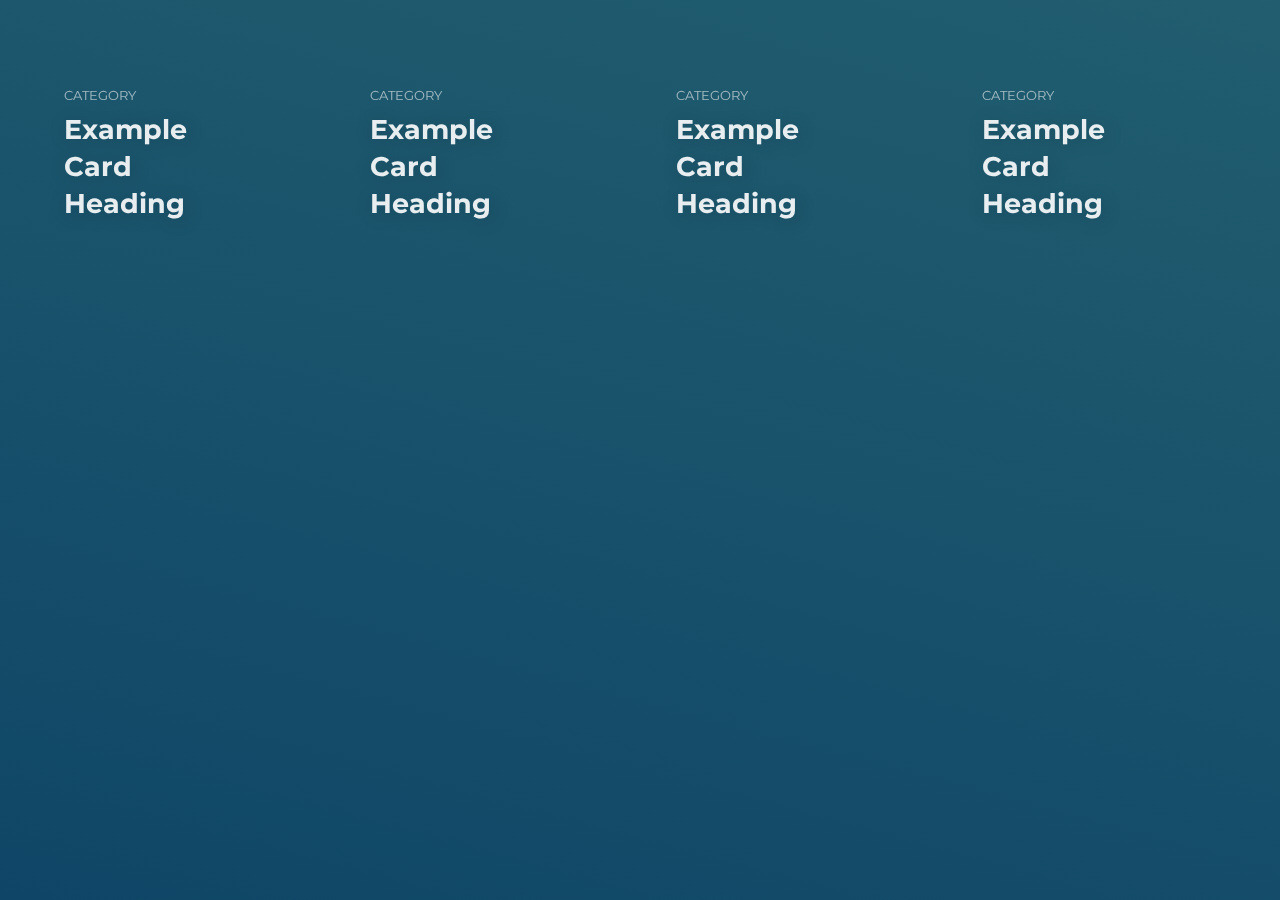
==== Projects/1/index.html @ 24fde2c3 "v1.0.1" ====
<!DOCTYPE html>
<html lang="en">

<head>
    <meta charset="UTF-8">
    <meta http-equiv="X-UA-Compatible" content="IE=edge">
    <meta name="viewport" content="width=device-width, initial-scale=1.0">
    <title>
        CSS Filter Cards</title>
</head>
<style>
    :root {
        --background-dark: #2d3548;
        --text-light: rgba(255, 255, 255, 0.6);
        --text-lighter: rgba(255, 255, 255, 0.9);
        --spacing-s: 8px;
        --spacing-m: 16px;
        --spacing-l: 24px;
        --spacing-xl: 32px;
        --spacing-xxl: 64px;
        --width-container: 1200px;
    }

    * {
        border: 0;
        margin: 0;
        padding: 0;
        box-sizing: border-box;
    }

    html {
        height: 100%;
        font-family: 'Montserrat', sans-serif;
        font-size: 14px;
    }

    body {
        height: 100%;
    }

    .hero-section {
        align-items: flex-start;
        background-image: linear-gradient(15deg, #0f4667 0%, #2a6973 150%);
        display: flex;
        min-height: 100%;
        justify-content: center;
        padding: var(--spacing-xxl) var(--spacing-l);
    }

    .card-grid {
        display: grid;
        grid-template-columns: repeat(1, 1fr);
        grid-column-gap: var(--spacing-l);
        grid-row-gap: var(--spacing-l);
        max-width: var(--width-container);
        width: 100%;
    }

    @media(min-width: 540px) {
        .card-grid {
            grid-template-columns: repeat(2, 1fr);
        }
    }

    @media(min-width: 960px) {
        .card-grid {
            grid-template-columns: repeat(4, 1fr);
        }
    }

    .card {
        list-style: none;
        position: relative;
    }

    .card:before {
        content: '';
        display: block;
        padding-bottom: 150%;
        width: 100%;
    }

    .card__background {
        background-size: cover;
        background-position: center;
        border-radius: var(--spacing-l);
        bottom: 0;
        filter: brightness(0.75) saturate(1.2) contrast(0.85);
        left: 0;
        position: absolute;
        right: 0;
        top: 0;
        transform-origin: center;
        transform: scale(1) translateZ(0);
        transition:
            filter 200ms linear,
            transform 200ms linear;
    }

    .card:hover .card__background {
        transform: scale(1.05) translateZ(0);
    }

    .card-grid:hover>.card:not(:hover) .card__background {
        filter: brightness(0.5) saturate(0) contrast(1.2) blur(20px);
    }

    .card__content {
        left: 0;
        padding: var(--spacing-l);
        position: absolute;
        top: 0;
    }

    .card__category {
        color: var(--text-light);
        font-size: 0.9rem;
        margin-bottom: var(--spacing-s);
        text-transform: uppercase;
    }

    .card__heading {
        color: var(--text-lighter);
        font-size: 1.9rem;
        text-shadow: 2px 2px 20px rgba(0, 0, 0, 0.2);
        line-height: 1.4;
        word-spacing: 100vw;
    }
</style>

<body>
    <link href="https://fonts.googleapis.com/css?family=Montserrat:400,700" rel="stylesheet">

    <section class="hero-section">
        <div class="card-grid">
            <a class="card" href="#">
                <div class="card__background"
                    style="background-image: url(https://images.unsplash.com/photo-1557177324-56c542165309?ixlib=rb-1.2.1&auto=format&fit=crop&w=1950&q=80)">
                </div>
                <div class="card__content">
                    <p class="card__category">Category</p>
                    <h3 class="card__heading">Example Card Heading</h3>
                </div>
            </a>
            <a class="card" href="#">
                <div class="card__background"
                    style="background-image: url(https://images.unsplash.com/photo-1557187666-4fd70cf76254?ixlib=rb-1.2.1&ixid=eyJhcHBfaWQiOjEyMDd9&auto=format&fit=crop&w=800&q=60)">
                </div>
                <div class="card__content">
                    <p class="card__category">Category</p>
                    <h3 class="card__heading">Example Card Heading</h3>
                </div>
            </a>
            <a class="card" href="#">
                <div class="card__background"
                    style="background-image: url(https://images.unsplash.com/photo-1556680262-9990363a3e6d?ixlib=rb-1.2.1&ixid=eyJhcHBfaWQiOjEyMDd9&auto=format&fit=crop&w=800&q=60)">
                </div>
                <div class="card__content">
                    <p class="card__category">Category</p>
                    <h3 class="card__heading">Example Card Heading</h3>
                </div>
                </li>
                <a class="card" href="#">
                    <div class="card__background"
                        style="background-image: url(https://images.unsplash.com/photo-1557004396-66e4174d7bf6?ixlib=rb-1.2.1&ixid=eyJhcHBfaWQiOjEyMDd9&auto=format&fit=crop&w=800&q=60)">
                    </div>
                    <div class="card__content">
                        <p class="card__category">Category</p>
                        <h3 class="card__heading">Example Card Heading</h3>
                    </div>
                </a>
                <div>
    </section>
</body>

</html>
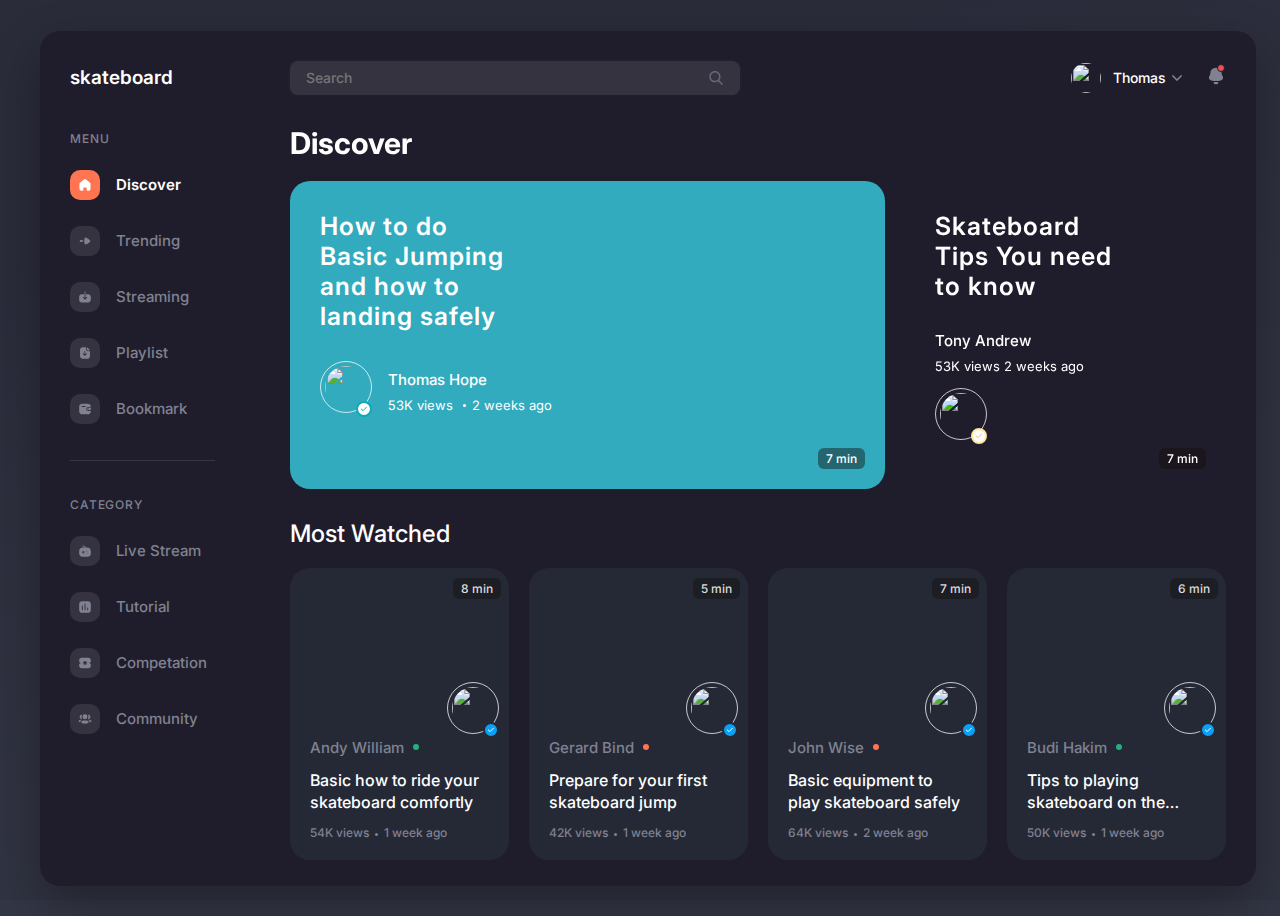
==== commit d92f0de9: "v1.0.0" ====
--- a/Projects/1/index.html
+++ b/Projects/1/index.html
@@ -5,172 +5,1739 @@
     <meta charset="UTF-8">
     <meta http-equiv="X-UA-Compatible" content="IE=edge">
     <meta name="viewport" content="width=device-width, initial-scale=1.0">
-    <title>
-        CSS Filter Cards</title>
+    <title>Skateboard Dashboard</title>
 </head>
 <style>
+    @import url("https://fonts.googleapis.com/css2?family=Inter:wght@300;400;500;600&display=swap");
+
+    * {
+        outline: none;
+        box-sizing: border-box;
+    }
+
+    html {
+        box-sizing: border-box;
+        -webkit-font-smoothing: antialiased;
+    }
+
+    img {
+        max-width: 100%;
+    }
+
     :root {
-        --background-dark: #2d3548;
-        --text-light: rgba(255, 255, 255, 0.6);
-        --text-lighter: rgba(255, 255, 255, 0.9);
-        --spacing-s: 8px;
-        --spacing-m: 16px;
-        --spacing-l: 24px;
-        --spacing-xl: 32px;
-        --spacing-xxl: 64px;
-        --width-container: 1200px;
-    }
-
-    * {
+        --body-font: "Inter", sans-serif;
+        --theme-bg: #1f1d2b;
+        --body-color: #808191;
+        --button-bg: #353340;
+        --border-color: rgb(128 129 145 / 24%);
+        --video-bg: #252936;
+        --delay: 0s;
+    }
+
+    body {
+        font-family: var(--body-font);
+        color: var(--body-color);
+        background-image: url("https://images.unsplash.com/photo-1445251836269-d158eaa028a6?ixlib=rb-1.2.1&ixid=MXwxMjA3fDB8MHxwaG90by1wYWdlfHx8fGVufDB8fHw%3D&auto=format&fit=crop&w=1951&q=80");
+        background-image: url(https://images.unsplash.com/photo-1520045892732-304bc3ac5d8e?ixlib=rb-1.2.1&ixid=MXwxMjA3fDB8MHxwaG90by1wYWdlfHx8fGVufDB8fHw%3D&auto=format&fit=crop&w=1950&q=80);
+        background-position: center;
+        background-size: cover;
+        background-repeat: no-repeat;
+        background-blend-mode: color-dodge;
+        background-color: rgba(18, 21, 39, 0.86);
+        display: flex;
+        justify-content: center;
+        align-items: center;
+        flex-direction: column;
+        padding: 1em 2em;
+        width: 100%;
+        height: 100vh;
+        overflow: hidden;
+    }
+
+    body:before {
+        position: absolute;
+        left: 0;
+        top: 0;
+        width: 100%;
+        height: 100%;
+        background: linear-gradient(163deg, #1f1d2b 21%, rgba(31, 29, 43, 0.3113620448) 64%);
+        opacity: 0.4;
+        content: "";
+    }
+
+    .container {
+        background-color: var(--theme-bg);
+        max-width: 1240px;
+        max-height: 900px;
+        height: 95vh;
+        display: flex;
+        overflow: hidden;
+        width: 100%;
+        border-radius: 20px;
+        font-size: 15px;
+        font-weight: 500;
+        box-shadow: 0 20px 50px rgba(0, 0, 0, 0.3);
+        position: relative;
+    }
+
+    .sidebar {
+        width: 220px;
+        height: 100%;
+        padding: 30px;
+        display: flex;
+        flex-direction: column;
+        flex-shrink: 0;
+        transition-duration: 0.2s;
+        overflow-y: auto;
+        overflow-x: hidden;
+    }
+
+    .sidebar .logo {
+        display: none;
+        width: 30px;
+        height: 30px;
+        background-color: #22b07d;
+        flex-shrink: 0;
+        color: #fff;
+        align-items: center;
+        border-radius: 50%;
+        justify-content: center;
+    }
+
+    .sidebar .logo-expand {
+        text-decoration: none;
+        color: #fff;
+        font-size: 19px;
+        font-weight: 600;
+        line-height: 34px;
+        position: sticky;
+        top: 0;
+    }
+
+    .sidebar .logo-expand:before {
+        content: "";
+        position: absolute;
+        top: -30px;
+        left: 0;
+        background: var(--theme-bg);
+        width: 200px;
+        height: 70px;
+        z-index: -1;
+    }
+
+    .sidebar-link:hover,
+    .sidebar-link.is-active {
+        color: #fff;
+        font-weight: 600;
+    }
+
+    .sidebar-link:hover:nth-child(2n+1) svg,
+    .sidebar-link.is-active:nth-child(2n+1) svg {
+        background: #ff7551;
+    }
+
+    .sidebar-link:hover:nth-child(2n) svg,
+    .sidebar-link.is-active:nth-child(2n) svg {
+        background: #32a7e2;
+    }
+
+    .sidebar-link:hover:nth-child(2n+3) svg,
+    .sidebar-link.is-active:nth-child(2n+3) svg {
+        background: #6c5ecf;
+    }
+
+    .sidebar.collapse {
+        width: 90px;
+        border-right: 1px solid var(--border-color);
+    }
+
+    .sidebar.collapse .logo-expand,
+    .sidebar.collapse .side-title {
+        display: none;
+    }
+
+    .sidebar.collapse .logo {
+        display: flex;
+    }
+
+    .sidebar.collapse .side-wrapper {
+        width: 30px;
+    }
+
+    .sidebar.collapse .side-menu svg {
+        margin-right: 30px;
+    }
+
+    @-webkit-keyframes bottom {
+        0% {
+            transform: translateY(100px);
+            opacity: 0;
+        }
+
+        100% {
+            opacity: 1;
+            transform: none;
+        }
+    }
+
+    @keyframes bottom {
+        0% {
+            transform: translateY(100px);
+            opacity: 0;
+        }
+
+        100% {
+            opacity: 1;
+            transform: none;
+        }
+    }
+
+    .side-menu {
+        display: flex;
+        flex-direction: column;
+    }
+
+    .side-menu a {
+        display: flex;
+        align-items: center;
+        text-decoration: none;
+        color: var(--body-color);
+    }
+
+    .side-menu a+a {
+        margin-top: 26px;
+    }
+
+    .side-menu svg {
+        width: 30px;
+        padding: 8px;
+        border-radius: 10px;
+        background-color: var(--button-bg);
+        flex-shrink: 0;
+        margin-right: 16px;
+    }
+
+    .side-menu svg:hover {
+        color: #fff;
+    }
+
+    .side-title {
+        font-size: 12px;
+        letter-spacing: 0.07em;
+        margin-bottom: 24px;
+    }
+
+    .side-wrapper {
+        border-bottom: 1px solid var(--border-color);
+        padding: 36px 0;
+        width: 145px;
+    }
+
+    .side-wrapper+.side-wrapper {
+        border-bottom: none;
+    }
+
+    .wrapper {
+        display: flex;
+        flex-direction: column;
+        flex-grow: 1;
+    }
+
+    .header {
+        display: flex;
+        align-items: center;
+        flex-shrink: 0;
+        padding: 30px;
+    }
+
+    .search-bar {
+        height: 34px;
+        display: flex;
+        width: 100%;
+        max-width: 450px;
+    }
+
+    .search-bar input {
+        width: 100%;
+        height: 100%;
+        border: none;
+        background-color: var(--button-bg);
+        border-radius: 8px;
+        font-family: var(--body-font);
+        font-size: 14px;
+        font-weight: 500;
+        padding: 0 40px 0 16px;
+        box-shadow: 0 0 0 2px rgba(134, 140, 160, 0.02);
+        background-image: url("data:image/svg+xml;charset=UTF-8,%3csvg xmlns='http://www.w3.org/2000/svg' viewBox='0 0 56.966 56.966' fill='%23717790c7'%3e%3cpath d='M55.146 51.887L41.588 37.786A22.926 22.926 0 0046.984 23c0-12.682-10.318-23-23-23s-23 10.318-23 23 10.318 23 23 23c4.761 0 9.298-1.436 13.177-4.162l13.661 14.208c.571.593 1.339.92 2.162.92.779 0 1.518-.297 2.079-.837a3.004 3.004 0 00.083-4.242zM23.984 6c9.374 0 17 7.626 17 17s-7.626 17-17 17-17-7.626-17-17 7.626-17 17-17z'/%3e%3c/svg%3e");
+        background-size: 14px;
+        background-repeat: no-repeat;
+        background-position: 96%;
+        color: #fff;
+    }
+
+    .user-settings {
+        display: flex;
+        align-items: center;
+        padding-left: 20px;
+        flex-shrink: 0;
+        margin-left: auto;
+    }
+
+    .user-settings svg {
+        width: 10px;
+        flex-shrink: 0;
+    }
+
+    @media screen and (max-width: 575px) {
+        .user-settings svg {
+            display: none;
+        }
+    }
+
+    .user-settings .notify {
+        position: relative;
+    }
+
+    .user-settings .notify svg {
+        width: 20px;
+        margin-left: 24px;
+        flex-shrink: 0;
+    }
+
+    .user-settings .notify .notification {
+        width: 8px;
+        height: 8px;
+        border-radius: 50%;
+        background-color: #ec5252;
+        position: absolute;
+        right: 1px;
+        border: 1px solid var(--theme-bg);
+        top: -2px;
+    }
+
+    @media screen and (max-width: 575px) {
+        .user-settings .notify .notification {
+            display: none;
+        }
+    }
+
+    .user-img {
+        width: 30px;
+        height: 30px;
+        flex-shrink: 0;
+        -o-object-fit: cover;
+        object-fit: cover;
+        border-radius: 50%;
+    }
+
+    .user-name {
+        color: #fff;
+        font-size: 14px;
+        margin: 0 6px 0 12px;
+    }
+
+    @media screen and (max-width: 575px) {
+        .user-name {
+            display: none;
+        }
+    }
+
+    .main-container {
+        display: flex;
+        flex-direction: column;
+        padding: 0 30px 30px;
+        flex-grow: 1;
+        overflow: auto;
+    }
+
+    .anim {
+        -webkit-animation: bottom 0.8s var(--delay) both;
+        animation: bottom 0.8s var(--delay) both;
+    }
+
+    .main-header {
+        font-size: 30px;
+        color: #fff;
+        font-weight: 700;
+        padding-bottom: 20px;
+        position: sticky;
+        top: 0;
+        left: 0;
+        background: linear-gradient(to bottom, #1f1d2b 0%, #1f1d2b 78%, rgba(31, 29, 43, 0) 100%);
+        z-index: 11;
+    }
+
+    .small-header {
+        font-size: 24px;
+        font-weight: 500;
+        color: #fff;
+        margin: 30px 0 20px;
+    }
+
+    .main-blogs {
+        display: flex;
+        align-items: center;
+    }
+
+    .main-blog__author {
+        display: flex;
+        align-items: center;
+        padding-bottom: 10px;
+    }
+
+    .main-blog__author.tips {
+        flex-direction: column-reverse;
+        align-items: flex-start;
+    }
+
+    .main-blog__title {
+        font-size: 25px;
+        max-width: 12ch;
+        font-weight: 600;
+        letter-spacing: 1px;
+        color: #fff;
+        margin-bottom: 30px;
+    }
+
+    .main-blog {
+        background-image: url("https://assets.codepen.io/3364143/skate-removebg-preview.png");
+        background-size: 80%;
+        background-position-x: 150px;
+        background-color: #31abbd;
+        display: flex;
+        flex-direction: column;
+        width: 65%;
+        padding: 30px;
+        border-radius: 20px;
+        align-self: stretch;
+        overflow: hidden;
+        position: relative;
+        transition: background 0.3s;
+        background-repeat: no-repeat;
+    }
+
+    .main-blog+.main-blog {
+        margin-left: 20px;
+        width: 35%;
+        background-image: url(https://c0.anyrgb.com/images/1020/945/venice-beach-2018-outdoors-sport-men-jumping-desert-sunset-extreme-sports-one-person-action.jpg);
+        background-color: unset;
+        background-position-x: 0;
+        background-size: 139%;
+        filter: saturate(1.4);
+    }
+
+    .main-blog+.main-blog .author-img {
+        border-color: rgba(255, 255, 255, 0.75);
+        margin-top: 14px;
+    }
+
+    .main-blog+.main-blog .author-img__wrapper svg {
+        border-color: #ffe6b2;
+        color: #e7bb7d;
+    }
+
+    .main-blog+.main-blog .author-detail {
+        margin-left: 0;
+    }
+
+    @media screen and (max-width: 905px) {
+
+        .main-blog,
+        .main-blog+.main-blog {
+            width: 50%;
+            padding: 30px;
+        }
+
+        .main-blog {
+            background-size: cover;
+            background-position-x: center;
+            background-blend-mode: overlay;
+        }
+    }
+
+    .main-blog__time {
+        background: rgba(21, 13, 13, 0.44);
+        color: #fff;
+        padding: 3px 8px;
+        font-size: 12px;
+        border-radius: 6px;
+        position: absolute;
+        right: 20px;
+        bottom: 20px;
+    }
+
+    .author-img {
+        width: 52px;
+        height: 52px;
+        border: 1px solid rgba(255, 255, 255, 0.75);
+        padding: 4px;
+        border-radius: 50%;
+        -o-object-fit: cover;
+        object-fit: cover;
+    }
+
+    .author-img__wrapper {
+        position: relative;
+        flex-shrink: 0;
+    }
+
+    .author-img__wrapper svg {
+        width: 16px;
+        padding: 2px;
+        background-color: #fff;
+        color: #0daabc;
+        border-radius: 50%;
+        border: 2px solid #0daabc;
+        position: absolute;
+        bottom: 5px;
+        right: 0;
+    }
+
+    .author-name {
+        font-size: 15px;
+        color: #fff;
+        font-weight: 500;
+        margin-bottom: 8px;
+    }
+
+    .author-info {
+        font-size: 13px;
+        font-weight: 400;
+        color: #fff;
+    }
+
+    .author-detail {
+        margin-left: 16px;
+    }
+
+    .seperate {
+        width: 3px;
+        height: 3px;
+        display: inline-block;
+        vertical-align: middle;
+        border-radius: 50%;
+        background-color: #fff;
+        margin: 0 6px;
+    }
+
+    .seperate.video-seperate {
+        background-color: var(--body-color);
+    }
+
+    .videos {
+        display: grid;
+        width: 100%;
+        grid-template-columns: repeat(4, 1fr);
+        grid-column-gap: 20px;
+        grid-row-gap: 20px;
+    }
+
+    @media screen and (max-width: 980px) {
+        .videos {
+            grid-template-columns: repeat(2, 1fr);
+        }
+    }
+
+    .video {
+        position: relative;
+        background-color: var(--video-bg);
+        border-radius: 20px;
+        overflow: hidden;
+        transition: 0.4s;
+    }
+
+    .video-wrapper {
+        position: relative;
+    }
+
+    .video-name {
+        color: #fff;
+        font-size: 16px;
+        line-height: 1.4em;
+        padding: 12px 20px 0;
+        overflow: hidden;
+        background-color: var(--video-bg);
+        z-index: 9;
+        position: relative;
+        display: -webkit-box;
+        -webkit-line-clamp: 2;
+        -webkit-box-orient: vertical;
+    }
+
+    .video-view {
+        font-size: 12px;
+        padding: 12px 20px 20px;
+        background-color: var(--video-bg);
+        position: relative;
+    }
+
+    .video-by {
+        transition: 0.3s;
+        padding: 20px 20px 0px;
+        display: inline-flex;
+        position: relative;
+    }
+
+    .video-by:before {
+        content: "";
+        background-color: #22b07d;
+        width: 6px;
+        height: 6px;
+        border-radius: 50%;
+        position: absolute;
+        top: 26px;
+        right: 5px;
+    }
+
+    .video-by.offline:before {
+        background-color: #ff7551;
+    }
+
+    .video-time {
+        position: absolute;
+        background: rgba(21, 13, 13, 0.44);
+        color: rgba(255, 255, 255, 0.85);
+        padding: 3px 8px;
+        font-size: 12px;
+        border-radius: 6px;
+        top: 10px;
+        z-index: 1;
+        right: 8px;
+    }
+
+    .video:hover video {
+        transform: scale(1.6);
+        transform-origin: center;
+    }
+
+    .video:hover .video-time {
+        display: none;
+    }
+
+    .video:hover .video-author {
+        bottom: -65px;
+        transform: scale(0.6);
+        right: -3px;
+        z-index: 10;
+    }
+
+    .video:hover .video-by {
+        opacity: 0;
+    }
+
+    .video-author {
+        position: absolute;
+        right: 10px;
+        transition: 0.4s;
+        bottom: -25px;
+    }
+
+    .video-author svg {
+        background-color: #0aa0f7;
+        color: #fff;
+        border-color: var(--video-bg);
+    }
+
+    video {
+        max-width: 100%;
+        width: 100%;
+        border-radius: 20px 20px 0 0;
+        display: block;
+        cursor: pointer;
+        transition: 0.4s;
+    }
+
+    .stream-area {
+        display: none;
+    }
+
+    @media screen and (max-width: 940px) {
+        .stream-area {
+            flex-direction: column;
+        }
+
+        .stream-area .video-stream {
+            width: 100%;
+        }
+
+        .stream-area .chat-stream {
+            margin-left: 0;
+            margin-top: 30px;
+        }
+
+        .stream-area .video-js.vjs-fluid {
+            min-height: 250px;
+        }
+
+        .stream-area .msg__content {
+            max-width: 100%;
+        }
+    }
+
+    .show .stream-area {
+        display: flex;
+    }
+
+    .show .main-header,
+    .show .main-blogs,
+    .show .small-header,
+    .show .videos {
+        display: none;
+    }
+
+    .video-stream {
+        width: 65%;
+        -o-object-fit: cover;
+        object-fit: cover;
+        transition: 0.3s;
+    }
+
+    .video-stream:hover .video-js .vjs-big-play-button {
+        opacity: 1;
+    }
+
+    .video-p {
+        margin-right: 12px;
+        -o-object-fit: cover;
+        object-fit: cover;
+        flex-shrink: 0;
+        border-radius: 50%;
+        position: relative;
+        top: 0;
+        left: 0;
+    }
+
+    .video-p .author-img {
         border: 0;
-        margin: 0;
+    }
+
+    .video-p-wrapper {
+        display: flex;
+        align-items: center;
+    }
+
+    .video-p-wrapper .author-img {
+        border: 0;
+    }
+
+    .video-p-wrapper svg {
+        width: 20px;
+        padding: 4px;
+    }
+
+    @media screen and (max-width: 650px) {
+        .video-p-wrapper {
+            flex-direction: column;
+        }
+
+        .video-p-wrapper .button-wrapper {
+            margin: 20px auto 0;
+        }
+
+        .video-p-wrapper .video-p-detail {
+            display: flex;
+            flex-direction: column;
+            align-items: center;
+        }
+
+        .video-p-wrapper .video-p {
+            margin-right: 0;
+        }
+    }
+
+    .video-p-sub {
+        font-size: 12px;
+    }
+
+    .video-p-title {
+        font-size: 24px;
+        color: #fff;
+        line-height: 1.4em;
+        margin: 16px 0 20px;
+    }
+
+    .video-p-subtitle {
+        font-size: 14px;
+        line-height: 1.5em;
+        max-width: 60ch;
+    }
+
+    .video-p-subtitle+.video-p-subtitle {
+        margin-top: 16px;
+    }
+
+    .video-p-name {
+        margin-bottom: 8px;
+        color: #fff;
+        display: flex;
+        align-items: center;
+    }
+
+    .video-p-name:after {
+        content: "";
+        width: 6px;
+        height: 6px;
+        background-color: #22b07d;
+        border-radius: 50%;
+        margin-left: 8px;
+        display: inline-block;
+    }
+
+    .video-p-name.offline:after {
+        background-color: #ff7551;
+    }
+
+    .video-content {
+        width: 100%;
+    }
+
+    .button-wrapper {
+        display: flex;
+        align-items: center;
+        margin-left: auto;
+    }
+
+    .like {
+        display: flex;
+        align-items: center;
+        background-color: var(--button-bg);
+        color: #fff;
+        border: 0;
+        font-family: var(--body-font);
+        border-radius: 8px;
+        padding: 10px 16px;
+        font-size: 14px;
+        cursor: pointer;
+    }
+
+    .like.red {
+        background-color: #ea5f5f;
+    }
+
+    .like svg {
+        width: 18px;
+        flex-shrink: 0;
+        margin-right: 10px;
         padding: 0;
-        box-sizing: border-box;
-    }
-
-    html {
-        height: 100%;
-        font-family: 'Montserrat', sans-serif;
+    }
+
+    .like+.like {
+        margin-left: 16px;
+    }
+
+    .video-stats {
+        margin-left: 30px;
+    }
+
+    .video-detail {
+        display: flex;
+        margin-top: 30px;
+        width: 100%;
+    }
+
+    .chat-header {
+        display: flex;
+        align-items: center;
+        padding: 20px 0;
+        font-size: 16px;
+        font-weight: 600;
+        color: #fff;
+        position: sticky;
+        top: 0;
+        background-color: #252836;
+        left: 0;
+        z-index: 1;
+        border-bottom: 1px solid var(--border-color);
+    }
+
+    .chat-header svg {
+        width: 15px;
+        margin-right: 6px;
+        flex-shrink: 0;
+    }
+
+    .chat-header span {
+        margin-left: auto;
+        color: var(--body-color);
+        font-size: 12px;
+        display: flex;
+        align-items: center;
+    }
+
+    .chat-stream {
+        flex-grow: 1;
+        margin-left: 30px;
+    }
+
+    .chat {
+        background-color: #252836;
+        border-radius: 20px;
+        padding: 0 20px;
+        max-height: 414px;
+        overflow: auto;
+    }
+
+    .chat-footer {
+        display: flex;
+        align-items: center;
+        position: sticky;
+        bottom: 0;
+        left: 0;
+        width: calc(100% + 20px);
+        padding-bottom: 12px;
+        background-color: #252836;
+    }
+
+    .chat-footer input {
+        width: 100%;
+        border: 0;
+        background-color: #2d303e;
+        border-radius: 20px;
+        font-size: 12px;
+        color: #fff;
+        margin-left: -10px;
+        padding: 12px 40px;
+        font-weight: 500;
+        font-family: var(--body-font);
+        background-image: url("data:image/svg+xml;charset=UTF-8,%3csvg width='24' height='24' fill='none' xmlns='http://www.w3.org/2000/svg'%3e%3cpath fill-rule='evenodd' clip-rule='evenodd' d='M2 12C2 6.48 6.47 2 12 2c5.52 0 10 4.48 10 10s-4.48 10-10 10C6.47 22 2 17.52 2 12zm5.52 1.2c-.66 0-1.2-.54-1.2-1.2 0-.66.54-1.2 1.2-1.2.66 0 1.19.54 1.19 1.2 0 .66-.53 1.2-1.19 1.2zM10.8 12c0 .66.54 1.2 1.2 1.2.66 0 1.19-.54 1.19-1.2a1.194 1.194 0 10-2.39 0zm4.48 0a1.195 1.195 0 102.39 0 1.194 1.194 0 10-2.39 0z' fill='%236c6e78'/%3e%3c/svg%3e");
+        background-repeat: no-repeat;
+        background-size: 24px;
+        background-position: 8px;
+    }
+
+    .chat-footer input::-moz-placeholder {
+        color: #6c6e78;
+    }
+
+    .chat-footer input:-ms-input-placeholder {
+        color: #6c6e78;
+    }
+
+    .chat-footer input::placeholder {
+        color: #6c6e78;
+    }
+
+    .chat-footer:before {
+        content: "";
+        position: absolute;
+        background-image: url("data:image/svg+xml;charset=UTF-8,%3csvg viewBox='0 0 24 24' fill='white' xmlns='http://www.w3.org/2000/svg'%3e%3cpath d='M21.435 2.582a1.933 1.933 0 00-1.93-.503L3.408 6.759a1.92 1.92 0 00-1.384 1.522c-.142.75.355 1.704 1.003 2.102l5.033 3.094a1.304 1.304 0 001.61-.194l5.763-5.799a.734.734 0 011.06 0c.29.292.29.765 0 1.067l-5.773 5.8c-.428.43-.508 1.1-.193 1.62l3.075 5.083c.36.604.98.946 1.66.946.08 0 .17 0 .251-.01.78-.1 1.4-.634 1.63-1.39l4.773-16.075c.21-.685.02-1.43-.48-1.943z'/%3e%3c/svg%3e");
+        background-repeat: no-repeat;
+        background-size: 14px;
+        background-position: center;
+        width: 18px;
+        height: 18px;
+        background-color: #6c5ecf;
+        padding: 4px;
+        border-radius: 50%;
+        right: 16px;
+    }
+
+    .chat-vid__title {
+        color: #fff;
+        font-size: 18px;
+    }
+
+    .chat-vid__container {
+        margin-top: 40px;
+    }
+
+    .chat-vid__wrapper {
+        display: flex;
+        align-items: center;
+        margin-top: 26px;
+    }
+
+    .chat-vid__name {
+        color: #fff;
         font-size: 14px;
-    }
-
-    body {
-        height: 100%;
-    }
-
-    .hero-section {
-        align-items: flex-start;
-        background-image: linear-gradient(15deg, #0f4667 0%, #2a6973 150%);
-        display: flex;
-        min-height: 100%;
+        line-height: 1.3em;
+        display: -webkit-box;
+        -webkit-line-clamp: 2;
+        overflow: hidden;
+        -webkit-box-orient: vertical;
+    }
+
+    .chat-vid__img {
+        width: 100px;
+        height: 80px;
+        border-radius: 10px;
+        -o-object-fit: cover;
+        object-fit: cover;
+        -o-object-position: right;
+        object-position: right;
+        margin-right: 16px;
+        transition: 0.3s;
+    }
+
+    .chat-vid__img:hover {
+        transform: scale(1.02);
+    }
+
+    .chat-vid__content {
+        max-width: 20ch;
+    }
+
+    .chat-vid__by,
+    .chat-vid__info {
+        color: var(--body-color);
+        font-size: 13px;
+    }
+
+    .chat-vid__by {
+        margin: 6px 0;
+    }
+
+    .chat-vid__button {
+        background-color: #6c5ecf;
+        border: 0;
+        color: #fff;
+        font-size: 13px;
+        margin-top: 26px;
+        display: flex;
+        padding: 0 10px;
+        align-items: center;
         justify-content: center;
-        padding: var(--spacing-xxl) var(--spacing-l);
-    }
-
-    .card-grid {
-        display: grid;
-        grid-template-columns: repeat(1, 1fr);
-        grid-column-gap: var(--spacing-l);
-        grid-row-gap: var(--spacing-l);
-        max-width: var(--width-container);
+        height: 40px;
+        border-radius: 10px;
+        cursor: pointer;
+        transition: 0.3s;
+    }
+
+    .chat-vid__button:hover {
+        background-color: #5847d0;
+    }
+
+    .message {
+        display: flex;
+        align-items: center;
+        margin-top: 18px;
+    }
+
+    .message:last-child {
+        margin-bottom: 18px;
+    }
+
+    .message-container .author-img__wrapper svg {
+        width: 15px;
+    }
+
+    .msg__name {
+        font-size: 13px;
+    }
+
+    .msg__content {
+        line-height: 1.4em;
+        max-width: 26ch;
+        display: -webkit-box;
+        overflow: hidden;
+        -webkit-line-clamp: 2;
+        -webkit-box-orient: vertical;
+    }
+
+    .video-js .vjs-control-bar {
+        display: flex;
+        align-items: center;
+    }
+
+    .vjs-poster {
+        background-size: 150%;
+    }
+
+    .video-js .vjs-control-bar {
         width: 100%;
-    }
-
-    @media(min-width: 540px) {
-        .card-grid {
-            grid-template-columns: repeat(2, 1fr);
-        }
-    }
-
-    @media(min-width: 960px) {
-        .card-grid {
-            grid-template-columns: repeat(4, 1fr);
-        }
-    }
-
-    .card {
-        list-style: none;
-        position: relative;
-    }
-
-    .card:before {
-        content: '';
+        position: absolute;
+        bottom: 14px;
+        padding-left: 36px;
+        left: 14px;
+        width: calc(100% - 28px);
+        right: 0;
+        border-radius: 10px;
+        height: 4em;
+        background-color: #2b333f;
+        background-color: rgba(43, 51, 63, 0.7);
+    }
+
+    @media screen and (max-width: 625px) {
+        .video-js .vjs-control-bar {
+            padding-left: 0;
+        }
+    }
+
+    .video-js:hover .vjs-big-play-button {
+        background-color: rgba(43, 51, 63, 0.5);
+    }
+
+    .video-js .vjs-big-play-button {
+        transition: 0.3s;
+        opacity: 0;
+        border: 0;
+        top: 50%;
+        left: 50%;
+        transform: translate(-50%, -50%);
+    }
+
+    .video-js .vjs-big-play-button:hover {
+        background-color: rgba(43, 51, 63, 0.7);
+        border-color: transparent;
+    }
+
+    .vjs-play-control:after {
+        content: "LIVE";
+        position: absolute;
+        left: -66px;
+        top: 7px;
+        background-color: #8941e3;
+        height: 24px;
+        font-family: var(--body-font);
+        font-size: 10px;
+        padding: 0 12px 0 26px;
+        display: flex;
+        font-weight: 700;
+        letter-spacing: 0.03em;
+        align-items: center;
+        border-radius: 6px;
+        background-image: url("data:image/svg+xml;charset=UTF-8,%3csvg xmlns='http://www.w3.org/2000/svg' width='24' height='24' fill='%23fff' stroke='%23fff' stroke-width='2' stroke-linecap='round' stroke-linejoin='round' class='feather feather-circle'%3e%3ccircle cx='12' cy='12' r='10'/%3e%3c/svg%3e");
+        background-repeat: no-repeat;
+        background-size: 6px;
+        background-position: 12px;
+    }
+
+    @media screen and (max-width: 625px) {
+        .vjs-play-control:after {
+            display: none;
+        }
+    }
+
+    .vjs-menu-button-inline .vjs-menu {
+        top: 4px;
+    }
+
+    .video-js .vjs-control:before,
+    .video-js .vjs-time-control {
+        line-height: 40px;
+    }
+
+    .video-js .vjs-tech {
+        -o-object-fit: cover;
+        object-fit: cover;
+    }
+
+    button.vjs-play-control.vjs-control.vjs-button {
+        margin-left: 40px;
+    }
+
+    @media screen and (max-width: 625px) {
+        button.vjs-play-control.vjs-control.vjs-button {
+            margin-left: 0;
+        }
+    }
+
+    .vjs-icon-fullscreen-enter:before,
+    .video-js .vjs-fullscreen-control:before {
+        content: "";
+        position: absolute;
         display: block;
-        padding-bottom: 150%;
-        width: 100%;
-    }
-
-    .card__background {
-        background-size: cover;
+        background-image: url("data:image/svg+xml;charset=UTF-8,%3csvg width='20' height='20' fill='none' xmlns='http://www.w3.org/2000/svg'%3e%3cpath fill-rule='evenodd' clip-rule='evenodd' d='M2.54 0h3.38c1.41 0 2.54 1.15 2.54 2.561V5.97c0 1.42-1.13 2.56-2.54 2.56H2.54C1.14 8.53 0 7.39 0 5.97V2.561C0 1.15 1.14 0 2.54 0zm0 11.47h3.38c1.41 0 2.54 1.14 2.54 2.56v3.41c0 1.41-1.13 2.56-2.54 2.56H2.54C1.14 20 0 18.85 0 17.44v-3.41c0-1.42 1.14-2.56 2.54-2.56zM17.46 0h-3.38c-1.41 0-2.54 1.15-2.54 2.561V5.97c0 1.42 1.13 2.56 2.54 2.56h3.38c1.4 0 2.54-1.14 2.54-2.56V2.561C20 1.15 18.86 0 17.46 0zm-3.38 11.47h3.38c1.4 0 2.54 1.14 2.54 2.56v3.41c0 1.41-1.14 2.56-2.54 2.56h-3.38c-1.41 0-2.54-1.15-2.54-2.56v-3.41c0-1.42 1.13-2.56 2.54-2.56z' fill='%23fff'/%3e%3c/svg%3e");
+        background-size: 11px;
         background-position: center;
-        border-radius: var(--spacing-l);
-        bottom: 0;
-        filter: brightness(0.75) saturate(1.2) contrast(0.85);
-        left: 0;
-        position: absolute;
-        right: 0;
-        top: 0;
-        transform-origin: center;
-        transform: scale(1) translateZ(0);
-        transition:
-            filter 200ms linear,
-            transform 200ms linear;
-    }
-
-    .card:hover .card__background {
-        transform: scale(1.05) translateZ(0);
-    }
-
-    .card-grid:hover>.card:not(:hover) .card__background {
-        filter: brightness(0.5) saturate(0) contrast(1.2) blur(20px);
-    }
-
-    .card__content {
-        left: 0;
-        padding: var(--spacing-l);
-        position: absolute;
-        top: 0;
-    }
-
-    .card__category {
-        color: var(--text-light);
-        font-size: 0.9rem;
-        margin-bottom: var(--spacing-s);
-        text-transform: uppercase;
-    }
-
-    .card__heading {
-        color: var(--text-lighter);
-        font-size: 1.9rem;
-        text-shadow: 2px 2px 20px rgba(0, 0, 0, 0.2);
-        line-height: 1.4;
-        word-spacing: 100vw;
+        background-position-y: 14px;
+        background-repeat: no-repeat;
+        opacity: 0.6;
+    }
+
+    .vjs-playback-rate .vjs-playback-rate-value {
+        font-size: 1.1em;
+        line-height: 3.5em;
+        opacity: 0.6;
+        font-weight: 700;
+        font-family: var(--body-font);
+    }
+
+    .video-js .vjs-playback-rate {
+        width: 2.2em;
+    }
+
+    .video-js.vjs-fluid {
+        border-radius: 20px;
+        overflow: hidden;
+        min-height: 414px;
+    }
+
+    @media screen and (max-width: 735px) {
+        .main-blogs {
+            flex-wrap: wrap;
+        }
+
+        .main-blog,
+        .main-blog+.main-blog {
+            width: 100%;
+        }
+
+        .videos {
+            grid-template-columns: 1fr;
+        }
+
+        .main-blog+.main-blog {
+            margin-left: 0;
+            margin-top: 20px;
+            background-size: cover;
+        }
+    }
+
+    @media screen and (max-width: 475px) {
+        .main-blog__title {
+            font-size: 20px;
+        }
+
+        .author-name {
+            font-size: 14px;
+        }
+
+        .main-blog__author {
+            flex-direction: column-reverse;
+            align-items: flex-start;
+        }
+
+        .author-detail {
+            margin-left: 0;
+        }
+
+        .main-blog .author-img {
+            margin-top: 14px;
+        }
+
+        .main-container {
+            padding: 0 20px 20px;
+        }
+
+        .header {
+            padding: 20px;
+        }
+
+        .sidebar.collapse {
+            width: 40px;
+        }
+
+        .sidebar {
+            align-items: center;
+        }
+
+        body {
+            padding: 0;
+        }
+
+        .container {
+            height: 100vh;
+            border-radius: 0;
+            max-height: 100%;
+        }
+    }
+
+    ::-webkit-scrollbar {
+        width: 6px;
+        border-radius: 10px;
+    }
+
+    ::-webkit-scrollbar-thumb {
+        background-color: rgba(21, 20, 26, 0.63);
+        border-radius: 10px;
     }
 </style>
 
 <body>
-    <link href="https://fonts.googleapis.com/css?family=Montserrat:400,700" rel="stylesheet">
-
-    <section class="hero-section">
-        <div class="card-grid">
-            <a class="card" href="#">
-                <div class="card__background"
-                    style="background-image: url(https://images.unsplash.com/photo-1557177324-56c542165309?ixlib=rb-1.2.1&auto=format&fit=crop&w=1950&q=80)">
+    <div class="container">
+        <div class="sidebar">
+            <span class="logo">S</span>
+            <a class="logo-expand" href="#">skateboard</a>
+            <div class="side-wrapper">
+                <div class="side-title">MENU</div>
+                <div class="side-menu">
+                    <a class="sidebar-link discover is-active" href="#">
+                        <svg viewBox="0 0 24 24" fill="currentColor">
+                            <path
+                                d="M9.135 20.773v-3.057c0-.78.637-1.414 1.423-1.414h2.875c.377 0 .74.15 1.006.414.267.265.417.625.417 1v3.057c-.002.325.126.637.356.867.23.23.544.36.87.36h1.962a3.46 3.46 0 002.443-1 3.41 3.41 0 001.013-2.422V9.867c0-.735-.328-1.431-.895-1.902l-6.671-5.29a3.097 3.097 0 00-3.949.072L3.467 7.965A2.474 2.474 0 002.5 9.867v8.702C2.5 20.464 4.047 22 5.956 22h1.916c.68 0 1.231-.544 1.236-1.218l.027-.009z" />
+                        </svg>
+                        Discover
+                    </a>
+                    <a class="sidebar-link trending" href="#">
+                        <svg viewBox="0 0 24 24" fill="currentColor">
+                            <path fill-rule="evenodd" clip-rule="evenodd"
+                                d="M10.835 12.007l.002.354c.012 1.404.096 2.657.242 3.451 0 .015.16.802.261 1.064.16.38.447.701.809.905a2 2 0 00.91.219c.249-.012.66-.137.954-.242l.244-.094c1.617-.642 4.707-2.74 5.891-4.024l.087-.09.39-.42c.245-.322.375-.715.375-1.138 0-.379-.116-.758-.347-1.064-.07-.099-.18-.226-.28-.334l-.379-.397c-1.305-1.321-4.129-3.175-5.593-3.79 0-.013-.91-.393-1.343-.407h-.057c-.665 0-1.286.379-1.603.991-.087.168-.17.496-.233.784l-.114.544c-.13.874-.216 2.216-.216 3.688zm-6.332-1.525C3.673 10.482 3 11.162 3 12a1.51 1.51 0 001.503 1.518l3.7-.328c.65 0 1.179-.532 1.179-1.19 0-.658-.528-1.191-1.18-1.191l-3.699-.327z" />
+                        </svg>
+                        Trending
+                    </a>
+                    <a class="sidebar-link" href="#">
+                        <svg viewBox="0 0 24 24" fill="currentColor">
+                            <path
+                                d="M11.23 7.29V3.283c0-.427.34-.782.77-.782.385 0 .711.298.763.677l.007.104v4.01h4.78c2.38 0 4.335 1.949 4.445 4.38l.005.215v5.04c0 2.447-1.887 4.456-4.232 4.569l-.208.005H6.44c-2.38 0-4.326-1.94-4.435-4.379L2 16.905v-5.03c0-2.447 1.878-4.466 4.222-4.58l.208-.004h4.8v6.402l-1.6-1.652a.755.755 0 00-1.09 0 .81.81 0 00-.22.568c0 .157.045.32.14.459l.08.099 2.91 3.015c.14.155.34.237.55.237a.735.735 0 00.465-.166l.075-.071 2.91-3.015c.3-.31.3-.816 0-1.126a.755.755 0 00-1.004-.077l-.086.077-1.59 1.652V7.291h-1.54z" />
+                        </svg>
+                        Streaming
+                    </a>
+                    <a class="sidebar-link" href="#">
+                        <svg viewBox="0 0 24 24" fill="currentColor">
+                            <path fill-rule="evenodd" clip-rule="evenodd"
+                                d="M12.1535 16.64L14.995 13.77C15.2822 13.47 15.2822 13 14.9851 12.71C14.698 12.42 14.2327 12.42 13.9455 12.71L12.3713 14.31V9.49C12.3713 9.07 12.0446 8.74 11.6386 8.74C11.2327 8.74 10.896 9.07 10.896 9.49V14.31L9.32178 12.71C9.03465 12.42 8.56931 12.42 8.28218 12.71C7.99505 13 7.99505 13.47 8.28218 13.77L11.1139 16.64C11.1832 16.71 11.2624 16.76 11.3515 16.8C11.4406 16.84 11.5396 16.86 11.6386 16.86C11.7376 16.86 11.8267 16.84 11.9158 16.8C12.005 16.76 12.0842 16.71 12.1535 16.64ZM19.3282 9.02561C19.5609 9.02292 19.8143 9.02 20.0446 9.02C20.302 9.02 20.5 9.22 20.5 9.47V17.51C20.5 19.99 18.5 22 16.0446 22H8.17327C5.58911 22 3.5 19.89 3.5 17.29V6.51C3.5 4.03 5.4901 2 7.96535 2H13.2525C13.5 2 13.7079 2.21 13.7079 2.46V5.68C13.7079 7.51 15.1931 9.01 17.0149 9.02C17.4333 9.02 17.8077 9.02318 18.1346 9.02595C18.3878 9.02809 18.6125 9.03 18.8069 9.03C18.9479 9.03 19.1306 9.02789 19.3282 9.02561ZM19.6045 7.5661C18.7916 7.5691 17.8322 7.5661 17.1421 7.5591C16.047 7.5591 15.145 6.6481 15.145 5.5421V2.9061C15.145 2.4751 15.6629 2.2611 15.9579 2.5721C16.7203 3.37199 17.8873 4.5978 18.8738 5.63395C19.2735 6.05379 19.6436 6.44249 19.945 6.7591C20.2342 7.0621 20.0223 7.5651 19.6045 7.5661Z" />
+                        </svg>
+                        Playlist
+                    </a>
+                    <a class="sidebar-link" href="#">
+                        <svg viewBox="0 0 24 24" fill="currentColor">
+                            <path fill-rule="evenodd" clip-rule="evenodd"
+                                d="M17.769 8.382H22C22 4.985 19.964 3 16.516 3H7.484C4.036 3 2 4.985 2 8.338v7.324C2 19.015 4.036 21 7.484 21h9.032C19.964 21 22 19.015 22 15.662v-.313h-4.231c-1.964 0-3.556-1.552-3.556-3.466 0-1.915 1.592-3.467 3.556-3.467v-.034zm0 1.49h3.484c.413 0 .747.326.747.728v2.531a.746.746 0 01-.747.728H17.85c-.994.013-1.864-.65-2.089-1.595a1.982 1.982 0 01.433-1.652 2.091 2.091 0 011.576-.74zm.151 2.661h.329a.755.755 0 00.764-.745.755.755 0 00-.764-.746h-.329a.766.766 0 00-.54.213.727.727 0 00-.224.524c0 .413.34.75.764.754zM6.738 8.382h5.644a.755.755 0 00.765-.746.755.755 0 00-.765-.745H6.738a.755.755 0 00-.765.737c0 .413.341.75.765.754z" />
+                        </svg>
+                        Bookmark
+                    </a>
                 </div>
-                <div class="card__content">
-                    <p class="card__category">Category</p>
-                    <h3 class="card__heading">Example Card Heading</h3>
+            </div>
+            <div class="side-wrapper">
+                <div class="side-title">CATEGORY</div>
+                <div class="side-menu">
+                    <a class="sidebar-link" href="#">
+                        <svg viewBox="0 0 24 24" fill="currentColor">
+                            <path fill-rule="evenodd" clip-rule="evenodd"
+                                d="M15.164 6.083l.948.011c3.405 0 5.888 2.428 5.888 5.78v4.307c0 3.353-2.483 5.78-5.888 5.78A193.5 193.5 0 0112.01 22c-1.374 0-2.758-.01-4.122-.038-3.405 0-5.888-2.428-5.888-5.78v-4.307c0-3.353 2.483-5.78 5.898-5.78 1.286-.02 2.6-.04 3.935-.04v-.163c0-.665-.56-1.204-1.226-1.204h-.972c-1.109 0-2.012-.886-2.012-1.965 0-.395.334-.723.736-.723.412 0 .736.328.736.723 0 .289.246.52.54.52h.972c1.481.01 2.688 1.194 2.698 2.64v.183c.619 0 1.238.008 1.859.017zm-4.312 8.663h-1.03v1.02a.735.735 0 01-.737.723.728.728 0 01-.736-.722v-1.021H7.31a.728.728 0 01-.736-.723c0-.395.334-.722.736-.722h1.04v-1.012c0-.395.324-.723.736-.723.403 0 .736.328.736.723v1.012h1.03c.403 0 .737.327.737.722a.728.728 0 01-.736.723zm4.17-1.629h.099a.728.728 0 00.736-.722.735.735 0 00-.736-.723h-.098a.722.722 0 100 1.445zm1.679 3.315h.098a.728.728 0 00.736-.723.735.735 0 00-.736-.723H16.7a.722.722 0 100 1.445z" />
+                        </svg>
+                        Live Stream
+                    </a>
+                    <a class="sidebar-link" href="#">
+                        <svg viewBox="0 0 24 24" fill="currentColor">
+                            <path fill-rule="evenodd" clip-rule="evenodd"
+                                d="M7.33 2h9.34c3.4 0 5.32 1.93 5.33 5.33v9.34c0 3.4-1.93 5.33-5.33 5.33H7.33C3.93 22 2 20.07 2 16.67V7.33C2 3.93 3.93 2 7.33 2zm4.72 15.86c.43 0 .79-.32.83-.75V6.92a.815.815 0 00-.38-.79.84.84 0 00-1.28.79v10.19c.05.43.41.75.83.75zm4.6 0c.42 0 .78-.32.83-.75v-3.28a.839.839 0 00-1.28-.79.806.806 0 00-.38.79v3.28c.04.43.4.75.83.75zm-8.43-.75a.827.827 0 01-.83.75c-.43 0-.79-.32-.83-.75V10.2a.84.84 0 01.39-.79c.27-.17.61-.17.88 0s.42.48.39.79v6.91z" />
+                        </svg>
+                        Tutorial
+                    </a>
+                    <a class="sidebar-link" href="#">
+                        <svg viewBox="0 0 24 24" fill="currentColor">
+                            <path fill-rule="evenodd" clip-rule="evenodd"
+                                d="M19.761 12.001c0 .814.668 1.475 1.489 1.475.414 0 .75.333.75.743v2.677C22 19.159 20.142 21 17.858 21H6.143C3.859 21 2 19.159 2 16.896v-2.677c0-.41.336-.743.75-.743.822 0 1.49-.662 1.49-1.475 0-.793-.641-1.39-1.49-1.39a.752.752 0 01-.53-.217.74.74 0 01-.22-.525l.002-2.764C2.002 4.842 3.86 3 6.144 3h11.712c2.284 0 4.143 1.842 4.143 4.105L22 9.782a.741.741 0 01-.219.526.753.753 0 01-.531.218c-.821 0-1.489.662-1.489 1.475zm-5.509.647l1.179-1.137a.73.73 0 00-.409-1.25l-1.629-.236-.729-1.462a.737.737 0 00-.662-.41H12a.74.74 0 00-.663.409l-.729 1.463-1.626.235a.735.735 0 00-.6.498.724.724 0 00.187.753l1.179 1.137-.278 1.608a.727.727 0 00.295.719.742.742 0 00.777.054L12 14.27l1.455.757a.733.733 0 00.78-.053.723.723 0 00.296-.718l-.279-1.608z" />
+                        </svg>
+                        Competation
+                    </a>
+                    <a class="sidebar-link" href="#">
+                        <svg viewBox="0 0 24 24" fill="currentColor">
+                            <path fill-rule="evenodd" clip-rule="evenodd"
+                                d="M16.158 8.233a4.207 4.207 0 01-4.209 4.234 4.207 4.207 0 01-4.21-4.234A4.206 4.206 0 0111.95 4a4.206 4.206 0 014.21 4.233zM11.95 20c-3.431 0-6.36-.544-6.36-2.72 0-2.177 2.91-2.74 6.36-2.74 3.431 0 6.361.544 6.361 2.72S15.399 20 11.949 20zm6.008-11.69a5.765 5.765 0 01-.984 3.24.158.158 0 00.107.245 3.4 3.4 0 00.483.046c1.643.044 3.118-1.02 3.525-2.621.604-2.379-1.168-4.514-3.425-4.514-.245 0-.48.026-.708.073-.031.007-.064.021-.082.05-.022.034-.006.08.016.11a5.807 5.807 0 011.068 3.37zm2.721 5.203c1.104.217 1.83.66 2.131 1.304a1.923 1.923 0 010 1.67c-.46.998-1.944 1.319-2.52 1.402-.12.018-.215-.086-.203-.206.295-2.767-2.048-4.08-2.654-4.381-.026-.014-.032-.034-.03-.047.003-.009.013-.023.033-.026 1.312-.024 2.722.156 3.243.284zM6.438 11.84c.164-.004.325-.019.483-.046a.158.158 0 00.106-.245 5.765 5.765 0 01-.984-3.24c0-1.25.39-2.416 1.068-3.372.022-.03.037-.075.016-.11-.017-.027-.051-.042-.082-.05a3.52 3.52 0 00-.71-.072c-2.255 0-4.027 2.135-3.423 4.514.407 1.6 1.882 2.664 3.525 2.621zm.159 1.414c.003.013-.003.033-.028.047-.607.302-2.95 1.614-2.656 4.38.013.121-.082.224-.201.207-.577-.083-2.06-.404-2.52-1.402a1.917 1.917 0 010-1.67c.3-.644 1.026-1.087 2.13-1.305.522-.127 1.93-.307 3.244-.283.02.003.03.017.03.026z" />
+                        </svg>
+                        Community
+                    </a>
                 </div>
-            </a>
-            <a class="card" href="#">
-                <div class="card__background"
-                    style="background-image: url(https://images.unsplash.com/photo-1557187666-4fd70cf76254?ixlib=rb-1.2.1&ixid=eyJhcHBfaWQiOjEyMDd9&auto=format&fit=crop&w=800&q=60)">
+            </div>
+        </div>
+        <div class="wrapper">
+            <div class="header">
+                <div class="search-bar">
+                    <input type="text" placeholder="Search">
                 </div>
-                <div class="card__content">
-                    <p class="card__category">Category</p>
-                    <h3 class="card__heading">Example Card Heading</h3>
+                <div class="user-settings">
+                    <img class="user-img"
+                        src="https://images.unsplash.com/photo-1587918842454-870dbd18261a?ixlib=rb-1.2.1&ixid=MXwxMjA3fDB8MHxwaG90by1wYWdlfHx8fGVufDB8fHw%3D&auto=format&fit=crop&w=943&q=80"
+                        alt="">
+                    <div class="user-name">Thomas</div>
+                    <svg viewBox="0 0 492 492" fill="currentColor">
+                        <path
+                            d="M484.13 124.99l-16.11-16.23a26.72 26.72 0 00-19.04-7.86c-7.2 0-13.96 2.79-19.03 7.86L246.1 292.6 62.06 108.55c-5.07-5.06-11.82-7.85-19.03-7.85s-13.97 2.79-19.04 7.85L7.87 124.68a26.94 26.94 0 000 38.06l219.14 219.93c5.06 5.06 11.81 8.63 19.08 8.63h.09c7.2 0 13.96-3.57 19.02-8.63l218.93-219.33A27.18 27.18 0 00492 144.1c0-7.2-2.8-14.06-7.87-19.12z">
+                        </path>
+                    </svg>
+                    <div class="notify">
+                        <div class="notification"></div>
+                        <svg viewBox="0 0 24 24" fill="currentColor">
+                            <path fill-rule="evenodd" clip-rule="evenodd"
+                                d="M18.707 8.796c0 1.256.332 1.997 1.063 2.85.553.628.73 1.435.73 2.31 0 .874-.287 1.704-.863 2.378a4.537 4.537 0 01-2.9 1.413c-1.571.134-3.143.247-4.736.247-1.595 0-3.166-.068-4.737-.247a4.532 4.532 0 01-2.9-1.413 3.616 3.616 0 01-.864-2.378c0-.875.178-1.682.73-2.31.754-.854 1.064-1.594 1.064-2.85V8.37c0-1.682.42-2.781 1.283-3.858C7.861 2.942 9.919 2 11.956 2h.09c2.08 0 4.204.987 5.466 2.625.82 1.054 1.195 2.108 1.195 3.745v.426zM9.074 20.061c0-.504.462-.734.89-.833.5-.106 3.545-.106 4.045 0 .428.099.89.33.89.833-.025.48-.306.904-.695 1.174a3.635 3.635 0 01-1.713.731 3.795 3.795 0 01-1.008 0 3.618 3.618 0 01-1.714-.732c-.39-.269-.67-.694-.695-1.173z" />
+                        </svg>
+                    </div>
                 </div>
-            </a>
-            <a class="card" href="#">
-                <div class="card__background"
-                    style="background-image: url(https://images.unsplash.com/photo-1556680262-9990363a3e6d?ixlib=rb-1.2.1&ixid=eyJhcHBfaWQiOjEyMDd9&auto=format&fit=crop&w=800&q=60)">
+            </div>
+            <div class="main-container">
+                <div class="main-header anim" style="--delay: 0s">Discover</div>
+                <div class="main-blogs">
+                    <div class="main-blog anim" style="--delay: .1s">
+                        <div class="main-blog__title">How to do Basic Jumping and how to landing safely</div>
+                        <div class="main-blog__author">
+                            <div class="author-img__wrapper">
+                                <svg viewBox="0 0 24 24" fill="none" stroke="currentColor" stroke-width="3"
+                                    stroke-linecap="round" stroke-linejoin="round" class="feather feather-check">
+                                    <path d="M20 6L9 17l-5-5" />
+                                </svg>
+                                <img class="author-img"
+                                    src="https://images.unsplash.com/photo-1560941001-d4b52ad00ecc?ixid=MXwxMjA3fDB8MHxwaG90by1wYWdlfHx8fGVufDB8fHw%3D&ixlib=rb-1.2.1&auto=format&fit=crop&w=1650&q=80" />
+                            </div>
+                            <div class="author-detail">
+                                <div class="author-name">Thomas Hope</div>
+                                <div class="author-info">53K views <span class="seperate"></span>2 weeks ago</div>
+                            </div>
+                        </div>
+                        <div class="main-blog__time">7 min</div>
+                    </div>
+                    <div class="main-blog anim" style="--delay: .2s">
+                        <div class="main-blog__title">Skateboard Tips You need to know</div>
+                        <div class="main-blog__author tips">
+                            <div class="main-blog__time">7 min</div>
+                            <div class="author-img__wrapper">
+                                <svg viewBox="0 0 24 24" fill="none" stroke="currentColor" stroke-width="3"
+                                    stroke-linecap="round" stroke-linejoin="round" class="feather feather-check">
+                                    <path d="M20 6L9 17l-5-5" />
+                                </svg>
+                                <img class="author-img"
+                                    src="https://images.unsplash.com/photo-1496345875659-11f7dd282d1d?ixid=MXwxMjA3fDB8MHxzZWFyY2h8Mzl8fG1lbnxlbnwwfHwwfA%3D%3D&ixlib=rb-1.2.1&auto=format&fit=crop&w=500&q=60" />
+                            </div>
+                            <div class="author-detail">
+                                <div class="author-name">Tony Andrew</div>
+                                <div class="author-info">53K views <span></span>2 weeks ago</div>
+                            </div>
+                        </div>
+                    </div>
                 </div>
-                <div class="card__content">
-                    <p class="card__category">Category</p>
-                    <h3 class="card__heading">Example Card Heading</h3>
+                <div class="small-header anim" style="--delay: .3s">Most Watched</div>
+                <div class="videos">
+                    <div class="video anim" style="--delay: .4s">
+                        <div class="video-time">8 min</div>
+                        <div class="video-wrapper">
+                            <video muted="">
+                                <source
+                                    src="https://player.vimeo.com/external/436572488.sd.mp4?s=eae5fb490e214deb9ff532dd98d101efe94e7a8b&profile_id=139&oauth2_token_id=57447761"
+                                    type="video/mp4">
+                            </video>
+                            <div class="author-img__wrapper video-author">
+                                <svg viewBox="0 0 24 24" fill="none" stroke="currentColor" stroke-width="3"
+                                    stroke-linecap="round" stroke-linejoin="round" class="feather feather-check">
+                                    <path d="M20 6L9 17l-5-5" />
+                                </svg>
+                                <img class="author-img"
+                                    src="https://images.pexels.com/photos/1680172/pexels-photo-1680172.jpeg?auto=compress&cs=tinysrgb&dpr=2&w=500" />
+                            </div>
+                        </div>
+                        <div class="video-by">Andy William</div>
+                        <div class="video-name">Basic how to ride your skateboard comfortly</div>
+                        <div class="video-view">54K views<span class="seperate video-seperate"></span>1 week ago</div>
+                    </div>
+                    <div class="video anim" style="--delay: .5s">
+                        <div class="video-time">5 min</div>
+                        <div class="video-wrapper">
+                            <video muted="">
+                                <source
+                                    src="https://player.vimeo.com/external/449972745.sd.mp4?s=9943177fe8a6147b7bc4598259401f06ec57878a&profile_id=139&oauth2_token_id=57447761"
+                                    type="video/mp4">
+                            </video>
+                            <div class="author-img__wrapper video-author">
+                                <svg viewBox="0 0 24 24" fill="none" stroke="currentColor" stroke-width="3"
+                                    stroke-linecap="round" stroke-linejoin="round" class="feather feather-check">
+                                    <path d="M20 6L9 17l-5-5" />
+                                </svg>
+                                <img class="author-img"
+                                    src="https://images.pexels.com/photos/3370021/pexels-photo-3370021.jpeg?auto=compress&cs=tinysrgb&dpr=2&w=500" />
+                            </div>
+                        </div>
+                        <div class="video-by offline">Gerard Bind</div>
+                        <div class="video-name">Prepare for your first skateboard jump</div>
+                        <div class="video-view">42K views<span class="seperate video-seperate"></span>1 week ago</div>
+                    </div>
+                    <div class="video anim" style="--delay: .6s">
+                        <div class="video-time">7 min</div>
+                        <div class="video-wrapper">
+                            <video muted="">
+                                <source
+                                    src="https://player.vimeo.com/external/436553499.sd.mp4?s=0e44527f269278743db448761e35c5e39cfaa52c&profile_id=139&oauth2_token_id=57447761"
+                                    type="video/mp4">
+                            </video>
+                            <div class="author-img__wrapper video-author">
+                                <svg viewBox="0 0 24 24" fill="none" stroke="currentColor" stroke-width="3"
+                                    stroke-linecap="round" stroke-linejoin="round" class="feather feather-check">
+                                    <path d="M20 6L9 17l-5-5" />
+                                </svg>
+                                <img class="author-img"
+                                    src="https://images.pexels.com/photos/1870163/pexels-photo-1870163.jpeg?auto=compress&cs=tinysrgb&dpr=2&w=500" />
+                            </div>
+                        </div>
+                        <div class="video-by offline">John Wise</div>
+                        <div class="video-name">Basic equipment to play skateboard safely</div>
+                        <div class="video-view">64K views<span class="seperate video-seperate"></span>2 week ago</div>
+                    </div>
+                    <div class="video anim" style="--delay: .7s">
+                        <div class="video-time">6 min</div>
+                        <div class="video-wrapper">
+                            <video muted="">
+                                <source
+                                    src="https://player.vimeo.com/external/361861493.sd.mp4?s=19d8275ca755d653042a87ef28b2f0b2eabf57d0&profile_id=139&oauth2_token_id=57447761"
+                                    type="video/mp4">
+                            </video>
+                            <div class="author-img__wrapper video-author">
+                                <svg viewBox="0 0 24 24" fill="none" stroke="currentColor" stroke-width="3"
+                                    stroke-linecap="round" stroke-linejoin="round" class="feather feather-check">
+                                    <path d="M20 6L9 17l-5-5" />
+                                </svg>
+                                <img class="author-img"
+                                    src="https://images.pexels.com/photos/2889942/pexels-photo-2889942.jpeg?auto=compress&cs=tinysrgb&dpr=2&w=500" />
+                            </div>
+                        </div>
+                        <div class="video-by">Budi Hakim</div>
+                        <div class="video-name">Tips to playing skateboard on the ramp</div>
+                        <div class="video-view">50K views<span class="seperate video-seperate"></span>1 week ago</div>
+                    </div>
                 </div>
-                </li>
-                <a class="card" href="#">
-                    <div class="card__background"
-                        style="background-image: url(https://images.unsplash.com/photo-1557004396-66e4174d7bf6?ixlib=rb-1.2.1&ixid=eyJhcHBfaWQiOjEyMDd9&auto=format&fit=crop&w=800&q=60)">
+                <div class="stream-area">
+                    <div class="video-stream">
+                        <video id="my_video_1" class="video-js vjs-default-skin anim" width="640px" height="267px"
+                            controls preload="none"
+                            poster='https://images.unsplash.com/photo-1476801071117-fbc157ae3f01?ixlib=rb-1.2.1&ixid=MXwxMjA3fDB8MHxwaG90by1yZWxhdGVkfDh8fHxlbnwwfHx8&w=1000&q=80'
+                            data-setup='{ "aspectRatio":"940:620", "playbackRates": [1, 1.5, 2] }'>
+                            <source
+                                src="https://player.vimeo.com/external/390402719.sd.mp4?s=20cfdb066c4253047562b65bd4e411b86a004bc5&profile_id=139&oauth2_token_id=57447761"
+                                type='video/mp4' />
+                            <source
+                                src="https://player.vimeo.com/external/390402719.sd.mp4?s=20cfdb066c4253047562b65bd4e411b86a004bc5&profile_id=139&oauth2_token_id=57447761"
+                                type='video/webm' />
+                        </video>
+                        <div class="video-detail">
+                            <div class="video-content">
+                                <div class="video-p-wrapper anim" style="--delay: .1s">
+                                    <div class="author-img__wrapper video-author video-p">
+                                        <svg viewBox="0 0 24 24" fill="none" stroke="currentColor" stroke-width="3"
+                                            stroke-linecap="round" stroke-linejoin="round"
+                                            class="feather feather-check">
+                                            <path d="M20 6L9 17l-5-5" />
+                                        </svg>
+                                        <img class="author-img"
+                                            src="https://images.pexels.com/photos/1680172/pexels-photo-1680172.jpeg?auto=compress&cs=tinysrgb&dpr=2&w=500" />
+                                    </div>
+                                    <div class="video-p-detail">
+                                        <div class="video-p-name">Andy William</div>
+                                        <div class="video-p-sub">1,980,893 subscribers</div>
+                                    </div>
+                                    <div class="button-wrapper">
+                                        <button class="like">
+                                            <svg viewBox="0 0 24 24" fill="currentColor"
+                                                xmlns="http://www.w3.org/2000/svg">
+                                                <path
+                                                    d="M21.435 2.582a1.933 1.933 0 00-1.93-.503L3.408 6.759a1.92 1.92 0 00-1.384 1.522c-.142.75.355 1.704 1.003 2.102l5.033 3.094a1.304 1.304 0 001.61-.194l5.763-5.799a.734.734 0 011.06 0c.29.292.29.765 0 1.067l-5.773 5.8c-.428.43-.508 1.1-.193 1.62l3.075 5.083c.36.604.98.946 1.66.946.08 0 .17 0 .251-.01.78-.1 1.4-.634 1.63-1.39l4.773-16.075c.21-.685.02-1.43-.48-1.943z" />
+                                            </svg>
+                                            Share
+                                        </button>
+                                        <button class="like red">
+                                            <svg viewBox="0 0 24 24" fill="currentColor"
+                                                xmlns="http://www.w3.org/2000/svg">
+                                                <path fill-rule="evenodd" clip-rule="evenodd"
+                                                    d="M15.85 2.5c.63 0 1.26.09 1.86.29 3.69 1.2 5.02 5.25 3.91 8.79a12.728 12.728 0 01-3.01 4.81 38.456 38.456 0 01-6.33 4.96l-.25.15-.26-.16a38.093 38.093 0 01-6.37-4.96 12.933 12.933 0 01-3.01-4.8c-1.13-3.54.2-7.59 3.93-8.81.29-.1.59-.17.89-.21h.12c.28-.04.56-.06.84-.06h.11c.63.02 1.24.13 1.83.33h.06c.04.02.07.04.09.06.22.07.43.15.63.26l.38.17c.092.05.195.125.284.19.056.04.107.077.146.1l.05.03c.085.05.175.102.25.16a6.263 6.263 0 013.85-1.3zm2.66 7.2c.41-.01.76-.34.79-.76v-.12a3.3 3.3 0 00-2.11-3.16.8.8 0 00-1.01.5c-.14.42.08.88.5 1.03.64.24 1.07.87 1.07 1.57v.03a.86.86 0 00.19.62c.14.17.35.27.57.29z" />
+                                            </svg>
+                                            Liked
+                                        </button>
+                                    </div>
+                                </div>
+                                <div class="video-p-title anim" style="--delay: .2s">Basic how to ride your Skateboard
+                                </div>
+                                <div class="video-p-subtitle anim" style="--delay: .3s">Lorem ipsum dolor sit amet
+                                    consectetur adipisicing elit. Repellendus illum tempora consequuntur. Lorem ipsum
+                                    dolor sit amet consectetur adipisicing elit. Debitis earum velit accusantium maiores
+                                    qui sit quas, laborum voluptatibus vero quidem tempore facilis voluptate tempora
+                                    deserunt! </div>
+                                <div class="video-p-subtitle anim" style="--delay: .4s">Lorem ipsum dolor sit amet
+                                    consectetur adipisicing elit. Temporibus laborum qui dolorum fugiat eius accusantium
+                                    repellendus illum tempora consequuntur. Lorem ipsum dolor, sit amet consectetur
+                                    adipisicing elit.</div>
+                            </div>
+                        </div>
                     </div>
-                    <div class="card__content">
-                        <p class="card__category">Category</p>
-                        <h3 class="card__heading">Example Card Heading</h3>
+                    <div class="chat-stream">
+                        <div class="chat">
+                            <div class="chat-header anim">Live Chat<span><svg viewBox="0 0 24 24" fill="currentColor"
+                                        xmlns="http://www.w3.org/2000/svg">
+                                        <path fill-rule="evenodd" clip-rule="evenodd"
+                                            d="M14.212 7.762c0 2.644-2.163 4.763-4.863 4.763-2.698 0-4.863-2.119-4.863-4.763C4.486 5.12 6.651 3 9.35 3c2.7 0 4.863 2.119 4.863 4.762zM2 17.917c0-2.447 3.386-3.06 7.35-3.06 3.985 0 7.349.634 7.349 3.083 0 2.448-3.386 3.06-7.35 3.06C5.364 21 2 20.367 2 17.917zM16.173 7.85a6.368 6.368 0 01-1.137 3.646c-.075.107-.008.252.123.275.182.03.369.048.56.052 1.898.048 3.601-1.148 4.072-2.95.697-2.675-1.35-5.077-3.957-5.077a4.16 4.16 0 00-.818.082c-.036.008-.075.025-.095.055-.025.04-.007.09.019.124a6.414 6.414 0 011.233 3.793zm3.144 5.853c1.276.245 2.115.742 2.462 1.467a2.107 2.107 0 010 1.878c-.531 1.123-2.245 1.485-2.912 1.578a.207.207 0 01-.234-.232c.34-3.113-2.367-4.588-3.067-4.927-.03-.017-.036-.04-.034-.055.002-.01.015-.025.038-.028 1.515-.028 3.145.176 3.747.32z" />
+                                    </svg>
+                                    15,988 people
+                                </span>
+                            </div>
+                            <div class="message-container">
+                                <div class="message anim" style="--delay: .1s">
+                                    <div class="author-img__wrapper video-author video-p">
+                                        <svg viewBox="0 0 24 24" fill="none" stroke="currentColor" stroke-width="3"
+                                            stroke-linecap="round" stroke-linejoin="round"
+                                            class="feather feather-check">
+                                            <path d="M20 6L9 17l-5-5" />
+                                        </svg>
+                                        <img class="author-img"
+                                            src="https://images.unsplash.com/photo-1560941001-d4b52ad00ecc?ixid=MXwxMjA3fDB8MHxwaG90by1wYWdlfHx8fGVufDB8fHw%3D&ixlib=rb-1.2.1&auto=format&fit=crop&w=1650&q=80" />
+                                    </div>
+                                    <div class="msg-wrapper">
+                                        <div class="msg__name video-p-name"> Wijaya Adabi</div>
+                                        <div class="msg__content video-p-sub"> Lorem ipsum clor sit, ame conse quae
+                                            debitis</div>
+                                    </div>
+                                </div>
+                                <div class="message anim" style="--delay: .2s">
+                                    <div class="author-img__wrapper video-author video-p">
+                                        <svg viewBox="0 0 24 24" fill="none" stroke="currentColor" stroke-width="3"
+                                            stroke-linecap="round" stroke-linejoin="round"
+                                            class="feather feather-check">
+                                            <path d="M20 6L9 17l-5-5" />
+                                        </svg>
+                                        <img class="author-img"
+                                            src="https://images.pexels.com/photos/2889942/pexels-photo-2889942.jpeg?auto=compress&cs=tinysrgb&dpr=2&w=500" />
+                                    </div>
+                                    <div class="msg-wrapper">
+                                        <div class="msg__name video-p-name offline"> Johny Wise</div>
+                                        <div class="msg__content video-p-sub"> Suscipit eos atque voluptates labore
+                                        </div>
+                                    </div>
+                                </div>
+                                <div class="message anim" style="--delay: .3s">
+                                    <div class="author-img__wrapper video-author video-p">
+                                        <svg viewBox="0 0 24 24" fill="none" stroke="currentColor" stroke-width="3"
+                                            stroke-linecap="round" stroke-linejoin="round"
+                                            class="feather feather-check">
+                                            <path d="M20 6L9 17l-5-5" />
+                                        </svg>
+                                        <img class="author-img"
+                                            src="https://images.unsplash.com/photo-1496345875659-11f7dd282d1d?ixid=MXwxMjA3fDB8MHxzZWFyY2h8Mzl8fG1lbnxlbnwwfHwwfA%3D%3D&ixlib=rb-1.2.1&auto=format&fit=crop&w=500&q=60" />
+                                    </div>
+                                    <div class="msg-wrapper">
+                                        <div class="msg__name video-p-name offline"> Budi Hakim</div>
+                                        <div class="msg__content video-p-sub">Dicta quidem sunt adipisci</div>
+                                    </div>
+                                </div>
+                                <div class="message anim" style="--delay: .4s">
+                                    <div class="author-img__wrapper video-author video-p">
+                                        <svg viewBox="0 0 24 24" fill="none" stroke="currentColor" stroke-width="3"
+                                            stroke-linecap="round" stroke-linejoin="round"
+                                            class="feather feather-check">
+                                            <path d="M20 6L9 17l-5-5" />
+                                        </svg>
+                                        <img class="author-img"
+                                            src="https://images.pexels.com/photos/1870163/pexels-photo-1870163.jpeg?auto=compress&cs=tinysrgb&dpr=2&w=500" />
+                                    </div>
+                                    <div class="msg-wrapper">
+                                        <div class="msg__name video-p-name"> Thomas Hope</div>
+                                        <div class="msg__content video-p-sub"> recusandae doloremque aperiam alias
+                                            molestias</div>
+                                    </div>
+                                </div>
+                                <div class="message anim" style="--delay: .5s">
+                                    <div class="author-img__wrapper video-author video-p">
+                                        <svg viewBox="0 0 24 24" fill="none" stroke="currentColor" stroke-width="3"
+                                            stroke-linecap="round" stroke-linejoin="round"
+                                            class="feather feather-check">
+                                            <path d="M20 6L9 17l-5-5" />
+                                        </svg>
+                                        <img class="author-img"
+                                            src="https://images.pexels.com/photos/1680172/pexels-photo-1680172.jpeg?auto=compress&cs=tinysrgb&dpr=2&w=500" />
+                                    </div>
+                                    <div class="msg-wrapper">
+                                        <div class="msg__name video-p-name"> Gerard Will</div>
+                                        <div class="msg__content video-p-sub">Dicta quidem sunt adipisci</div>
+                                    </div>
+                                </div>
+                                <div class="message anim" style="--delay: .6s">
+                                    <div class="author-img__wrapper video-author video-p">
+                                        <svg viewBox="0 0 24 24" fill="none" stroke="currentColor" stroke-width="3"
+                                            stroke-linecap="round" stroke-linejoin="round"
+                                            class="feather feather-check">
+                                            <path d="M20 6L9 17l-5-5" />
+                                        </svg>
+                                        <img class="author-img"
+                                            src="https://images.pexels.com/photos/2889942/pexels-photo-2889942.jpeg?auto=compress&cs=tinysrgb&dpr=2&w=500" />
+                                    </div>
+                                    <div class="msg-wrapper">
+                                        <div class="msg__name video-p-name offline">Johny Wise</div>
+                                        <div class="msg__content video-p-sub"> recusandae doloremque aperiam alias
+                                            molestias</div>
+                                    </div>
+                                </div>
+                            </div>
+                            <div class="chat-footer anim" style="--delay: .1s">
+                                <input type="text" placeholder="Write your message">
+                            </div>
+                        </div>
+                        <div class="chat-vid__container">
+                            <div class="chat-vid__title anim" style="--delay: .3s">Related Videos</div>
+                            <div class="chat-vid anim" style="--delay: .4s">
+                                <div class="chat-vid__wrapper">
+                                    <img class="chat-vid__img"
+                                        src="https://cdn.nohat.cc/thumb/f/720/3b55eddcfffa4e87897d.jpg" />
+                                    <div class="chat-vid__content">
+                                        <div class="chat-vid__name">Prepare for your first skateboard jump</div>
+                                        <div class="chat-vid__by">Jordan Wise</div>
+                                        <div class="chat-vid__info">125.908 views <span class="seperate"></span>2 days
+                                            ago</div>
+                                    </div>
+                                </div>
+                            </div>
+                            <div class="chat-vid anim" style="--delay: .5s">
+                                <div class="chat-vid__wrapper">
+                                    <img class="chat-vid__img"
+                                        src="https://iamaround.it/wp-content/uploads/2015/02/pexels-photo-4663818.jpeg" />
+                                    <div class="chat-vid__content">
+                                        <div class="chat-vid__name">Prepare for your first skateboard jump</div>
+                                        <div class="chat-vid__by">Jordan Wise</div>
+                                        <div class="chat-vid__info">125.908 views <span class="seperate"></span>2 days
+                                            ago</div>
+                                    </div>
+                                </div>
+                            </div>
+                            <div class="chat-vid__button anim" style="--delay: .6s">See All related videos (32)</div>
+                        </div>
                     </div>
-                </a>
-                <div>
-    </section>
+                </div>
+            </div>
+        </div>
+    </div>
+
+    <script>
+        $(function () {
+            $(".sidebar-link").click(function () {
+                $(".sidebar-link").removeClass("is-active");
+                $(this).addClass("is-active");
+            });
+        });
+
+        $(window)
+            .resize(function () {
+                if ($(window).width() > 1090) {
+                    $(".sidebar").removeClass("collapse");
+                } else {
+                    $(".sidebar").addClass("collapse");
+                }
+            })
+            .resize();
+
+        const allVideos = document.querySelectorAll(".video");
+
+        allVideos.forEach((v) => {
+            v.addEventListener("mouseover", () => {
+                const video = v.querySelector("video");
+                video.play();
+            });
+            v.addEventListener("mouseleave", () => {
+                const video = v.querySelector("video");
+                video.pause();
+            });
+        });
+
+        $(function () {
+            $(".logo, .logo-expand, .discover").on("click", function (e) {
+                $(".main-container").removeClass("show");
+                $(".main-container").scrollTop(0);
+            });
+            $(".trending, .video").on("click", function (e) {
+                $(".main-container").addClass("show");
+                $(".main-container").scrollTop(0);
+                $(".sidebar-link").removeClass("is-active");
+                $(".trending").addClass("is-active");
+            });
+
+            $(".video").click(function () {
+                var source = $(this).find("source").attr("src");
+                var title = $(this).find(".video-name").text();
+                var person = $(this).find(".video-by").text();
+                var img = $(this).find(".author-img").attr("src");
+                $(".video-stream video").stop();
+                $(".video-stream source").attr("src", source);
+                $(".video-stream video").load();
+                $(".video-p-title").text(title);
+                $(".video-p-name").text(person);
+                $(".video-detail .author-img").attr("src", img);
+            });
+        });
+
+    </script>
 </body>
 
 </html>